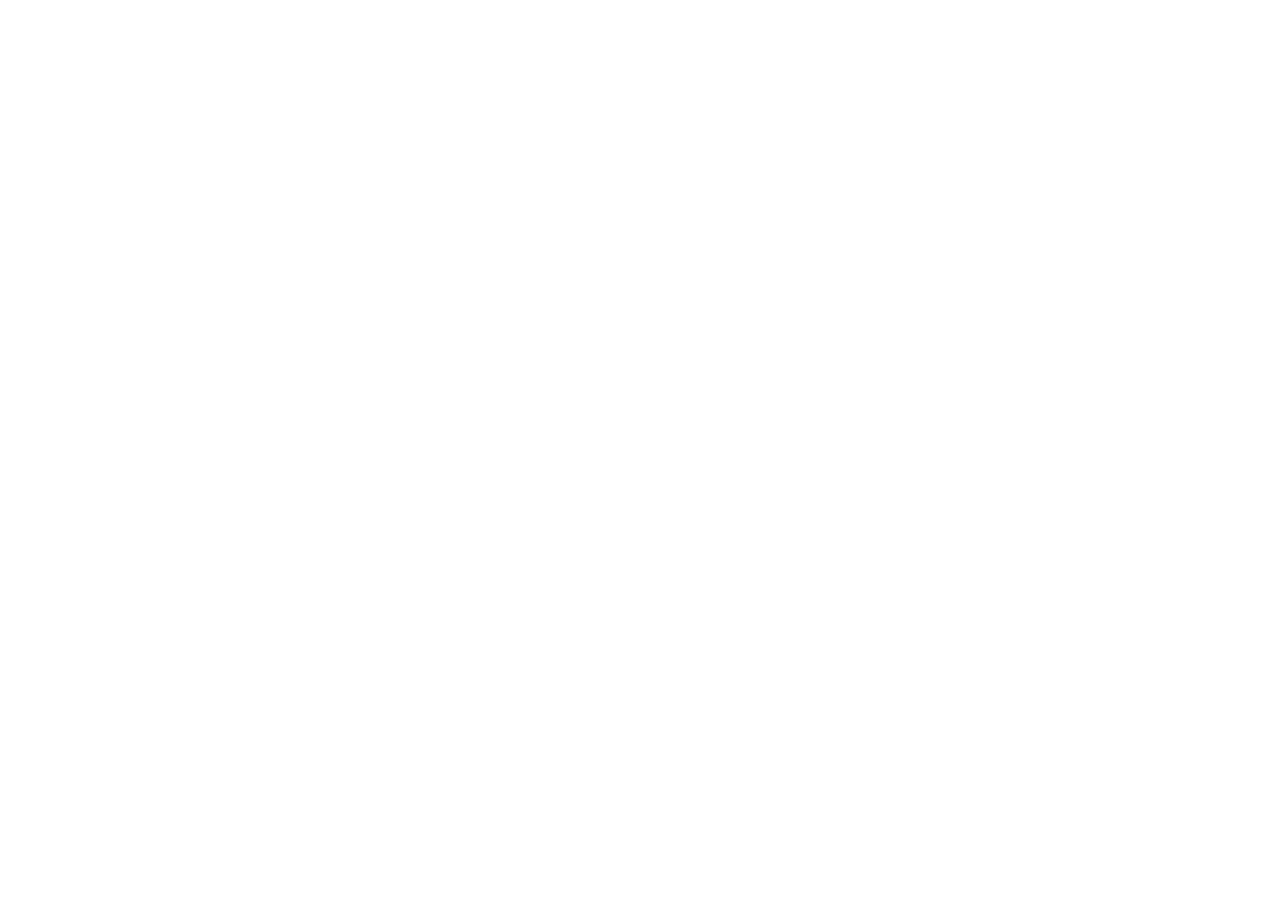
==== index.html @ 286819cb "3commit" ====
<!DOCTYPE html>
<html lang="en">
<head>
    <meta charset="UTF-8">
    <meta name="viewport" content="width=device-width, initial-scale=1.0">
    <title>Document</title>
</head>
<body>
    
</body>
</html>
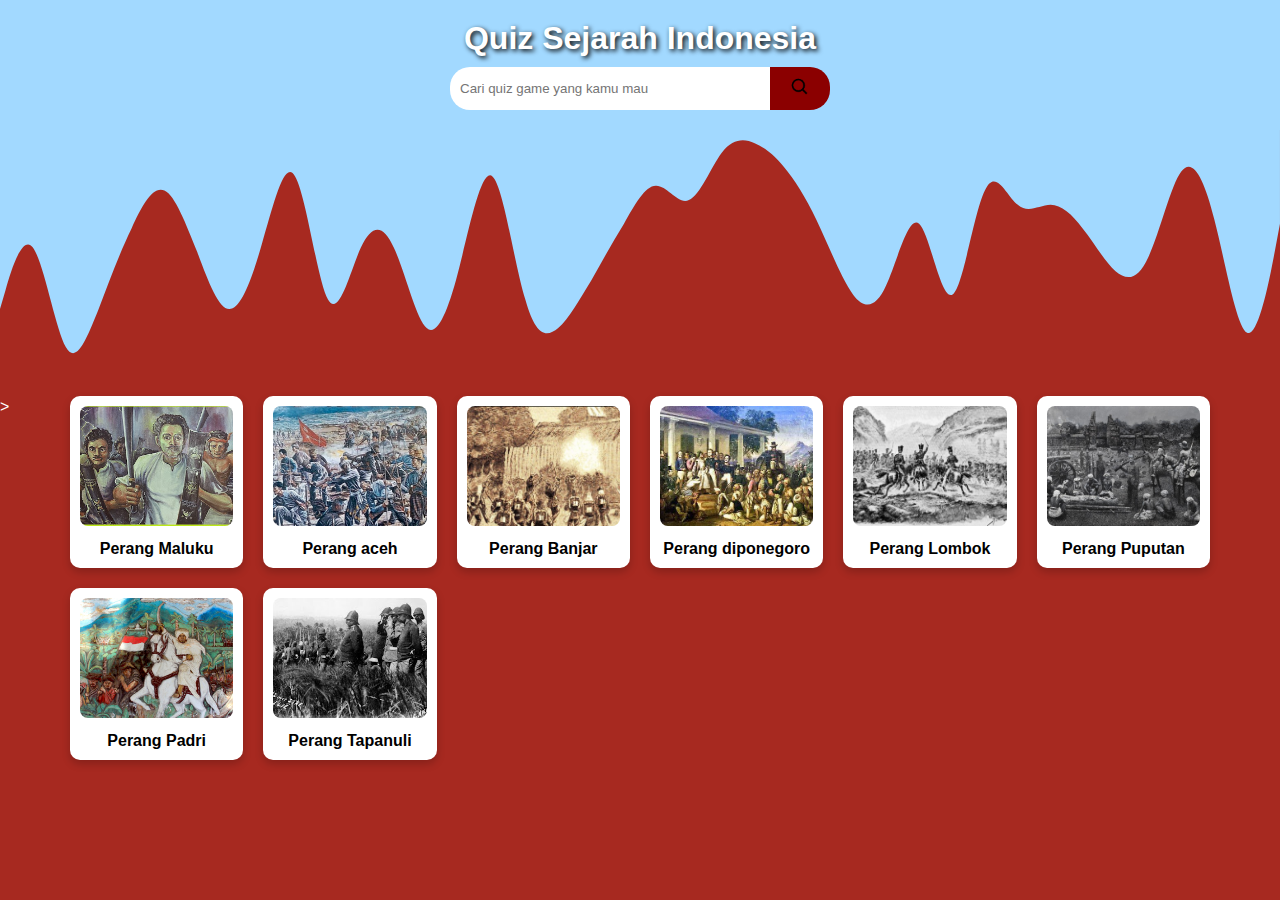
==== commit fc36e299: "4com" ====
--- a/index.html
+++ b/index.html
@@ -1,11 +1,154 @@
 <!DOCTYPE html>
-<html lang="en">
+<html lang="id">
 <head>
-    <meta charset="UTF-8">
-    <meta name="viewport" content="width=device-width, initial-scale=1.0">
-    <title>Document</title>
+  <meta charset="UTF-8">
+  <meta name="viewport" content="width=device-width, initial-scale=1.0">
+  <title>Quiz Sejarah Indonesia</title>
+  <link rel="stylesheet" href="style.css">
+  <link href="https://unpkg.com/boxicons@2.1.4/css/boxicons.min.css" rel='stylesheet'>
 </head>
 <body>
+  <header>
+    <h1>Quiz Sejarah Indonesia</h1>
+    <div class="search-bar">
+      <input type="text" placeholder="Cari quiz game yang kamu mau">
+      <button>
+        <img src="[data-uri]
+        [base64]
+        [base64]
+        [base64]
+        [base64]
+        [base64]
+        [base64]"/>
+      </button>
+      
+    </div>
     
+  </header>
+  
+  <svg xmlns="http://www.w3.org/2000/svg" viewBox="0 0 1440 320"><path fill="#a2d9ff" fill-opacity="1" d="M0,224L6.2,202.7C12.3,181,25,139,37,154.7C49.2,171,62,245,74,266.7C86.2,288,98,256,111,224C123.1,192,135,160,148,133.3C160,107,172,85,185,90.7C196.9,96,209,128,222,160C233.8,192,246,224,258,224C270.8,224,283,192,295,149.3C307.7,107,320,53,332,74.7C344.6,96,357,192,369,213.3C381.5,235,394,181,406,154.7C418.5,128,431,128,443,154.7C455.4,181,468,235,480,245.3C492.3,256,505,224,517,176C529.2,128,542,64,554,74.7C566.2,85,578,171,591,213.3C603.1,256,615,256,628,245.3C640,235,652,213,665,192C676.9,171,689,149,702,128C713.8,107,726,85,738,85.3C750.8,85,763,107,775,101.3C787.7,96,800,64,812,48C824.6,32,837,32,849,37.3C861.5,43,874,53,886,69.3C898.5,85,911,107,923,133.3C935.4,160,948,192,960,208C972.3,224,985,224,997,197.3C1009.2,171,1022,117,1034,128C1046.2,139,1058,213,1071,208C1083.1,203,1095,117,1108,90.7C1120,64,1132,96,1145,106.7C1156.9,117,1169,107,1182,106.7C1193.8,107,1206,117,1218,133.3C1230.8,149,1243,171,1255,181.3C1267.7,192,1280,192,1292,165.3C1304.6,139,1317,85,1329,69.3C1341.5,53,1354,75,1366,122.7C1378.5,171,1391,245,1403,250.7C1415.4,256,1428,192,1434,160L1440,128L1440,0L1433.8,0C1427.7,0,1415,0,1403,0C1390.8,0,1378,0,1366,0C1353.8,0,1342,0,1329,0C1316.9,0,1305,0,1292,0C1280,0,1268,0,1255,0C1243.1,0,1231,0,1218,0C1206.2,0,1194,0,1182,0C1169.2,0,1157,0,1145,0C1132.3,0,1120,0,1108,0C1095.4,0,1083,0,1071,0C1058.5,0,1046,0,1034,0C1021.5,0,1009,0,997,0C984.6,0,972,0,960,0C947.7,0,935,0,923,0C910.8,0,898,0,886,0C873.8,0,862,0,849,0C836.9,0,825,0,812,0C800,0,788,0,775,0C763.1,0,751,0,738,0C726.2,0,714,0,702,0C689.2,0,677,0,665,0C652.3,0,640,0,628,0C615.4,0,603,0,591,0C578.5,0,566,0,554,0C541.5,0,529,0,517,0C504.6,0,492,0,480,0C467.7,0,455,0,443,0C430.8,0,418,0,406,0C393.8,0,382,0,369,0C356.9,0,345,0,332,0C320,0,308,0,295,0C283.1,0,271,0,258,0C246.2,0,234,0,222,0C209.2,0,197,0,185,0C172.3,0,160,0,148,0C135.4,0,123,0,111,0C98.5,0,86,0,74,0C61.5,0,49,0,37,0C24.6,0,12,0,6,0L0,0Z"></path></svg>>
+  <main>
+    
+    <div class="quiz-container">
+        <div class="quiz-card">
+            <div class="image-container">
+              <a href="/gamechoice/maluku.html">
+              <img src="/Aset/maluku.jpg" alt="Perang Maluku">
+              <div class="play-button">
+                <img src="/Aset/play-button.png" alt="Play Icon">
+              </div>
+            </a>
+            </div>
+            <p>Perang Maluku</p>
+          </div>
+        <div class="quiz-card">
+            <div class="image-container">
+              <a href="/gamechoice/aceh.html">
+              <img src="/Aset/aceh.jpg" alt="Perang Maluku">
+              <div class="play-button">
+                <img src="/Aset/play-button.png" alt="Play Icon">
+              </div>
+            </a>
+            </div>
+            <p>Perang aceh</p>
+          </div>
+        <div class="quiz-card">
+            <div class="image-container">
+              <a href="/gamechoice/banjar.html">
+              <img src="/Aset/banjar.png" alt="Perang Maluku">
+              <div class="play-button">
+                <img src="/Aset/play-button.png" alt="Play Icon">
+              </div>
+            </a>
+            </div>
+            <p>Perang Banjar</p>
+          </div>
+        <div class="quiz-card">
+            <div class="image-container">
+              <a href="/gamechoice/diponegoro.html">
+              <img src="/Aset/diponegoro.jpeg" alt="Perang Maluku">
+              <div class="play-button">
+                <img src="/Aset/play-button.png" alt="Play Icon">
+              </div>
+            </a>
+            </div>
+            <p>Perang diponegoro</p>
+          </div>
+          
+        <div class="quiz-card">
+            <div class="image-container">
+              <a href="/gamechoice/lombok.html">
+              <img src="/Aset/lombok.jpg" alt="Perang Maluku">
+              <div class="play-button">
+                <img src="/Aset/play-button.png" alt="Play Icon">
+              </div>
+            </a>
+            </div>
+            <p>Perang Lombok</p>
+          </div>
+        <div class="quiz-card">
+            <div class="image-container">
+              <a href="/gamechoice/puputan.html">
+              <img src="/Aset/pupuran.jpg" alt="Perang Maluku">
+              <div class="play-button">
+                <img src="/Aset/play-button.png" alt="Play Icon">
+              </div>
+            </a>
+            </div>
+            <p>Perang Puputan</p>
+          </div>
+        <div class="quiz-card">
+            <div class="image-container">
+              <a href="/gamechoice/padri.html">
+              <img src="/Aset/padri.jpg" alt="Perang Maluku">
+              <div class="play-button">
+                <img src="/Aset/play-button.png" alt="Play Icon">
+              </div>
+            </a>
+            </div>
+            <p>Perang Padri</p>
+          </div>
+        <div class="quiz-card">
+            <div class="image-container">
+              <a href="/gamechoice/tapanuli.html">
+              <img src="/Aset/tapanuli.jpg" alt="Perang Maluku">
+              <div class="play-button">
+                <img src="/Aset/play-button.png" alt="Play Icon">
+              </div>
+            </a>
+            </div>
+            <p>Perang Tapanuli</p>
+          </div>
+          
+
+
+     
+    </div>
+  </main>
+  <script>
+    const searchInput = document.getElementById("search-input");
+    const quizCards = document.querySelectorAll(".quiz-card");
+
+    // Add event listener for input change
+    searchInput.addEventListener("input", function () {
+      const searchValue = searchInput.value.toLowerCase(); // Get the input text and convert to lowercase
+
+      quizCards.forEach((card) => {
+        const cardText = card.querySelector("p").textContent.toLowerCase(); // Get the text inside <p> tag of each card
+        if (cardText.includes(searchValue)) {
+          card.style.display = "block"; // Show the card if it matches the search query
+        } else {
+          card.style.display = "none"; // Hide the card if it does not match the search query
+        }
+      });
+    });
+
+    
+  </script>
+  
+  <audio id="background-music" autoplay loop>
+    <source src="/Aset/song.mp3" type="audio/mp3">
+    Browser kamu tidak mendukung elemen audio.
+  </audio>
 </body>
-</html>+</html>
--- a/style.css
+++ b/style.css
@@ -0,0 +1,132 @@
+body {
+    font-family: Arial, sans-serif;
+    margin: 0;
+    background-color: #A72920; 
+    color: #fff;
+    padding:0;
+  }
+  
+  header {
+    text-align: center;
+    padding: 20px;
+    background-color: #a2d9ff;
+  }
+  
+  h1 {
+    margin: 0;
+    text-shadow: 2px 2px 5px black;
+    font-weight:900;
+  }
+  
+  .search-bar {
+    display: flex;
+    justify-content: center;
+    margin-top: 10px;
+  }
+  
+  .search-bar input {
+    width: 300px;
+    padding: 10px;
+    border-radius: 20px 0 0 20px;
+    border: none;
+    outline: none;
+  }
+  
+  .search-bar button {
+    background-color:#8b0000;
+    border: none;
+    padding: 10px 20px;
+    border-radius: 0 20px 20px 0;
+    cursor: pointer;
+  }
+  
+  .search-bar img {
+    width: 20px;
+    height: 20px;
+  }
+  
+  main {
+    padding: 20px;
+  }
+  
+  .quiz-container {
+    display: grid;
+    grid-template-columns: repeat(auto-fill, minmax(150px, 1fr));
+    gap: 20px;
+    margin-top: -40px;
+    padding-left:50px;
+    padding-right:50px;
+    flex-wrap:wrap;
+  }
+  svg{
+    margin-top: -20px;
+    
+  }
+  
+  .quiz-card {
+    background-color: #fff;
+    color: #000;
+    border-radius: 10px;
+    text-align: center;
+    padding: 10px;
+    box-shadow: 0 4px 8px rgba(0, 0, 0, 0.2);
+    overflow: hidden;
+    transition: transform 0.3s ease, box-shadow 0.3s ease;
+    position: relative;
+  }
+  
+  .quiz-card img {
+    width: 100%;
+    height: 120px;
+    object-fit: cover;
+    border-radius: 8px;
+    transition: transform 0.3s ease;
+    position: relative; /* Tetap posisinya untuk tombol */
+  }
+  
+  .quiz-card p {
+    margin: 10px 0 0;
+    font-weight: bold;
+  }
+  
+  /* Hover effect */
+  .quiz-card:hover {
+    transform: scale(1.1);
+    box-shadow: 0 0 20px rgba(255, 255, 255, 0.8);
+  }
+  
+  .quiz-card:hover img {
+    transform: scale(1.1);
+  }
+  
+  /* Button play */
+  .quiz-card .play-button {
+    position: absolute;
+    top:40%; /* Posisi tengah secara vertikal */
+    left: 50%; /* Posisi tengah secara horizontal */
+    transform: translate(-50%, -50%); /* Koreksi untuk center */
+    width: 50px;
+    height: 50px;
+    border-radius: 50%;
+    display: flex;
+    align-items: center;
+    justify-content: center;
+    opacity: 0;
+    transition: opacity 0.3s ease;
+    z-index: 2; /* Supaya tombol muncul di atas gambar */
+    
+  
+    
+  }
+  
+  .quiz-card .play-button img {
+    width: 40px;
+    height: 40px;
+   
+   
+  }
+  
+  .quiz-card:hover .play-button {
+    opacity: 1; /* Tombol muncul saat hover */
+  }
+  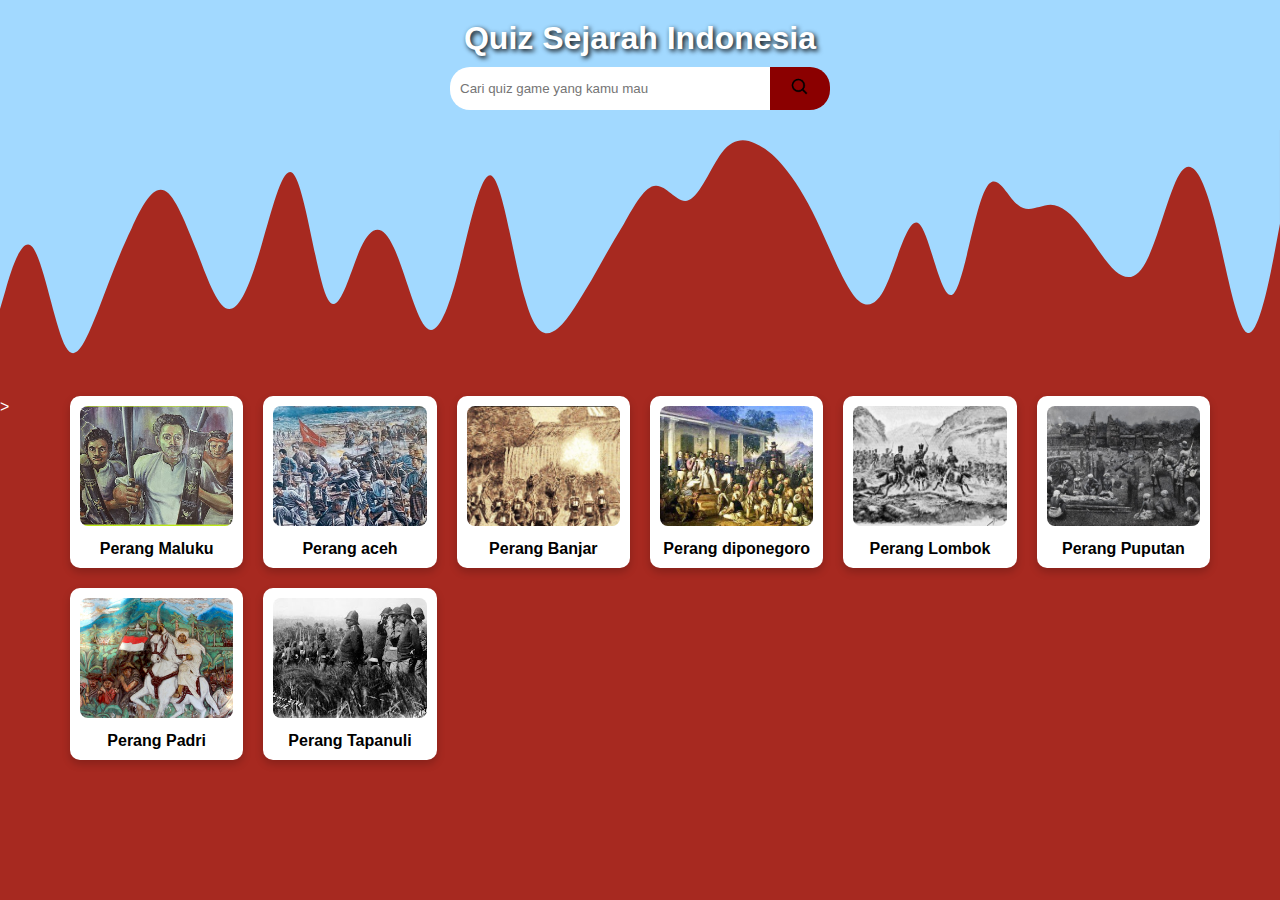
==== commit 7fc3611e: "adf" ====
--- a/index.html
+++ b/index.html
@@ -32,10 +32,10 @@
     <div class="quiz-container">
         <div class="quiz-card">
             <div class="image-container">
-              <a href="/gamechoice/maluku.html">
-              <img src="/Aset/maluku.jpg" alt="Perang Maluku">
+              <a href="gamechoice/maluku.html">
+              <img src="Aset/maluku.jpg" alt="Perang Maluku">
               <div class="play-button">
-                <img src="/Aset/play-button.png" alt="Play Icon">
+                <img src="Aset/play-button.png" alt="Play Icon">
               </div>
             </a>
             </div>
@@ -43,10 +43,10 @@
           </div>
         <div class="quiz-card">
             <div class="image-container">
-              <a href="/gamechoice/aceh.html">
-              <img src="/Aset/aceh.jpg" alt="Perang Maluku">
+              <a href="gamechoice/aceh.html">
+              <img src="Aset/aceh.jpg" alt="Perang Maluku">
               <div class="play-button">
-                <img src="/Aset/play-button.png" alt="Play Icon">
+                <img src="Aset/play-button.png" alt="Play Icon">
               </div>
             </a>
             </div>
@@ -54,10 +54,10 @@
           </div>
         <div class="quiz-card">
             <div class="image-container">
-              <a href="/gamechoice/banjar.html">
-              <img src="/Aset/banjar.png" alt="Perang Maluku">
+              <a href="gamechoice/banjar.html">
+              <img src="Aset/banjar.png" alt="Perang Maluku">
               <div class="play-button">
-                <img src="/Aset/play-button.png" alt="Play Icon">
+                <img src="Aset/play-button.png" alt="Play Icon">
               </div>
             </a>
             </div>
@@ -65,10 +65,10 @@
           </div>
         <div class="quiz-card">
             <div class="image-container">
-              <a href="/gamechoice/diponegoro.html">
-              <img src="/Aset/diponegoro.jpeg" alt="Perang Maluku">
+              <a href="gamechoice/diponegoro.html">
+              <img src="Aset/diponegoro.jpeg" alt="Perang Maluku">
               <div class="play-button">
-                <img src="/Aset/play-button.png" alt="Play Icon">
+                <img src="Aset/play-button.png" alt="Play Icon">
               </div>
             </a>
             </div>
@@ -77,10 +77,10 @@
           
         <div class="quiz-card">
             <div class="image-container">
-              <a href="/gamechoice/lombok.html">
-              <img src="/Aset/lombok.jpg" alt="Perang Maluku">
+              <a href="gamechoice/lombok.html">
+              <img src="Aset/lombok.jpg" alt="Perang Maluku">
               <div class="play-button">
-                <img src="/Aset/play-button.png" alt="Play Icon">
+                <img src="Aset/play-button.png" alt="Play Icon">
               </div>
             </a>
             </div>
@@ -88,10 +88,10 @@
           </div>
         <div class="quiz-card">
             <div class="image-container">
-              <a href="/gamechoice/puputan.html">
-              <img src="/Aset/pupuran.jpg" alt="Perang Maluku">
+              <a href="gamechoice/puputan.html">
+              <img src="Aset/pupuran.jpg" alt="Perang Maluku">
               <div class="play-button">
-                <img src="/Aset/play-button.png" alt="Play Icon">
+                <img src="Aset/play-button.png" alt="Play Icon">
               </div>
             </a>
             </div>
@@ -99,10 +99,10 @@
           </div>
         <div class="quiz-card">
             <div class="image-container">
-              <a href="/gamechoice/padri.html">
-              <img src="/Aset/padri.jpg" alt="Perang Maluku">
+              <a href="gamechoice/padri.html">
+              <img src="Aset/padri.jpg" alt="Perang Maluku">
               <div class="play-button">
-                <img src="/Aset/play-button.png" alt="Play Icon">
+                <img src="Aset/play-button.png" alt="Play Icon">
               </div>
             </a>
             </div>
@@ -110,10 +110,10 @@
           </div>
         <div class="quiz-card">
             <div class="image-container">
-              <a href="/gamechoice/tapanuli.html">
-              <img src="/Aset/tapanuli.jpg" alt="Perang Maluku">
+              <a href="gamechoice/tapanuli.html">
+              <img src="Aset/tapanuli.jpg" alt="Perang Maluku">
               <div class="play-button">
-                <img src="/Aset/play-button.png" alt="Play Icon">
+                <img src="Aset/play-button.png" alt="Play Icon">
               </div>
             </a>
             </div>
@@ -147,7 +147,7 @@
   </script>
   
   <audio id="background-music" autoplay loop>
-    <source src="/Aset/song.mp3" type="audio/mp3">
+    <source src="../Aset/song.mp3" type="audio/mp3">
     Browser kamu tidak mendukung elemen audio.
   </audio>
 </body>
